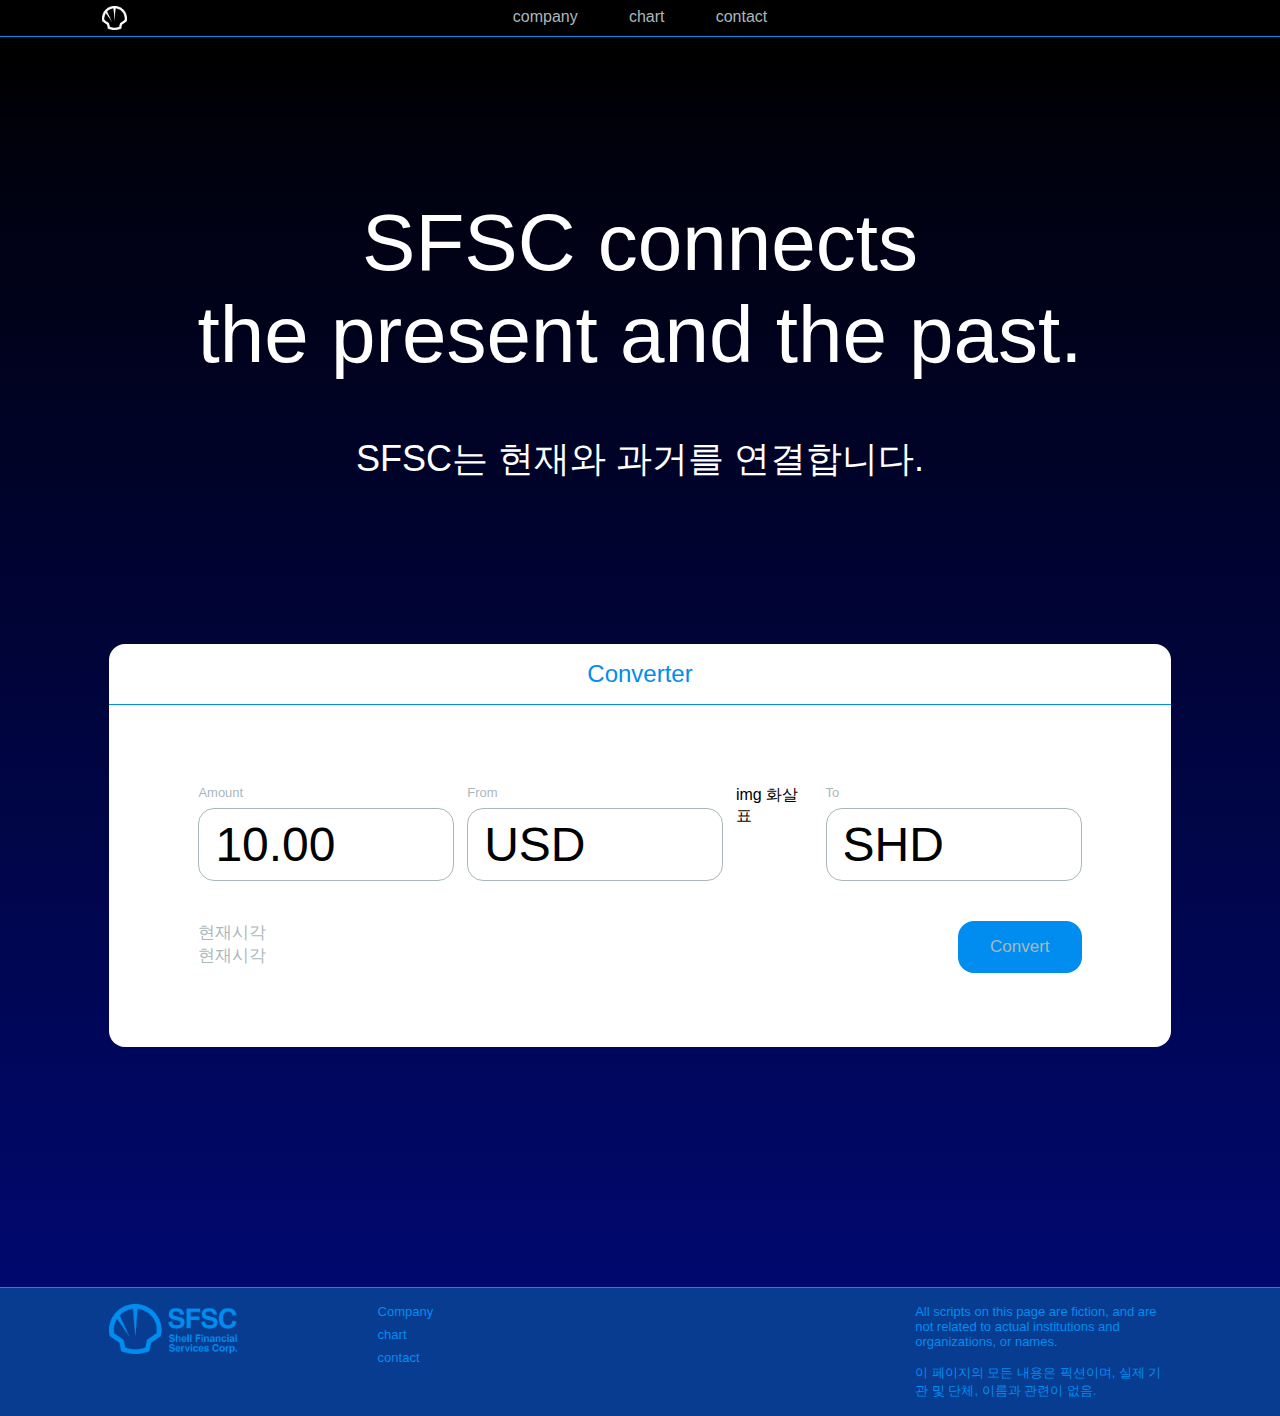
==== index.html @ b6b241bf "Add files via upload" ====
<!DOCTYPE html>
<html>
<link href="./css/style.css" rel="stylesheet" style="" type="text/css">

<head><meta http-equiv="Content-Type" content="text/html; charset=UTF-8">
	<meta name="viewport" content="width=device-width, initial-scale=1">
	<title>SFSC</title>
	<link rel="icon" type="image/x-icon" href="./img/favicon.ico">
</head>

<body>

	<header>
		<div style="background:black; border-bottom: 0.5px solid #018DF0; position: relative;">
			<a href="./index.html"><img src="./img/logo-nav.png" style="height: 24px; object-fit: contain; position: absolute; top: 6px; left: 8vw;"></a>
			<div class="flex" style="justify-content: center">
				<nav class="flex">
					<a href="./pagecompany/index.html">company</a>
					<a href="./pagechart/index.html">chart</a>
					<a href="./pagecontact/index.html">contact</a>
				</nav>
			</div>
		</div>
		<div style="position: absolute; width: 100vw; height:80px; background-image: linear-gradient(rgba(0,0,0,1) 0%, rgba(0,0,0,0) 100%);"></div>
	</header>

	<main>
		<h1>SFSC connects<br>the present and the past.</h1>
		<h4>SFSC는 현재와 과거를 연결합니다.</h4>

		<!--컨버터-->
		<div id="converter">
			<h5 class="t-blue" style="border-bottom: 0.5px solid #018DF0; margin: 0; padding: 16px 16px;">Converter</h5>
			<div class="layout flex" style="padding: 80px 7vw 40px 7vw;" >
				<div class="col4">
					<h6 class="t-grey left" style="margin: 0">Amount</h6>
					<div class="textbox">10.00</div>
				</div>
				<div class="col4">
					<h6 class="t-grey left" style="margin: 0">From</h6>
					<div class="textbox">USD</div>
				</div>
				<div class="col12">
					img 화살표
				</div>
				<div class="col4" style="height ">
					<h6 class="t-grey left" style="margin: 0">To</h6>
					<div class="textbox">SHD</div>
				</div>
			</div>
			<div class="layout flex green" style="padding: 0px 7vw 80px 7vw;" >
				<div class="col2 grey">
					<p class="t-grey left tight">현재시각<br>현재시각</p>
				</div>
				<div class="col3 grey relative">
					<a href="../pageconverted/index.html" class="button absolute ">Convert</a>
				</div>
			</div>
		</div>

	</main>

	<footer>
		<div class="layout flex red">
			<div class="col4 grey">
				<img src="./img/logo-footer.png" width="50%">
			</div>
			<div class="col4 grey">
				<a href="./pagecompany/index.html"><h6 class="col12 t-blue left tight" style="margin-bottom: 8px;">Company</h6></a>
				<a href="./pagechart/index.html"><h6 class="col12 t-blue left tight" style="margin-bottom: 8px;">chart</h6></a>
				<a href="./pagecontact/index.html"><h6 class="col12 t-blue left tight" style="margin-bottom: 8px;">contact</h6></a>
			</div>
			<div class="col4 grey"> 
			</div>
			<h6 class="col4 t-blue left tight">	All scripts on this page are fiction, and are not related to actual institutions and organizations, or names. <br><br>이 페이지의 모든 내용은 픽션이며, 실제 기관 및 단체, 이름과 관련이 없음.
			</h6>
		</div>
	</footer>


</body></html>
---- css/style.css ----
html,body,header,main,footer,div{margin: 0; padding: 0}
html{font-family: Helvetica, pretendard, sans-serif;}

body{background-image: linear-gradient(black, rgb(0, 9, 122)); overflow-x:hidden; overflow-y:auto;}

header{width: 100vw; position: sticky; top: 0;left: 0; z-index:999;}
nav{gap: 4vw;}

main{width: 83vw; min-height: 92vh; margin: auto; padding-top: 160px; padding-bottom: 240px;}

footer{width: 100vw; min-height: 8vh; background: #073C91; 
		padding-top: 16px; padding-bottom: 16px; justify-content: space-between; border-top: 0.5px solid #018DF0;}

div{margin: 0; padding: 0;}
.wrapper{margin: auto;}
.flex{display: flex;}
.layout{width: 83vw; margin: auto; gap: 0.25vw 1vw;}
.col2,.col3,.col4,.col6,.col12
	.col2{width: 41vw;}
	.col3{width: 27vw;}
	.col4{width: 20vw;}
	.col6{width: 13vw;}
	.col12{width: 6vw;}

/*
.red{background: red;}
.grey{background: grey;}
.green{background: green;}
*/

li{list-style-type: none; font-size: 13px;}
a{padding-top: 8px; padding-bottom: 10px; text-decoration-line: none; color: #AAB8BC;}
a:hover{color: white;}

h1,h2,h3,h4,h5,h6,p{/*background: lightblue;*/ text-align: center; color: white; font-weight: 500; margin-top: 0}
	h1{font-size: 80px;}
	h2{font-size: 56px;}
	h3{font-size: 48px;}
	h4{font-size: 36px;}
	h5{font-size: 24px;}
	p{font-size: 17px;}
	h6{font-size: 13px;}
	.left{text-align: left}
	.absolute { position: absolute; }
	.relative { position: relative; }
	.t-blue{color: #018DF0}
	.t-grey{color: #AAB8BC}
	.t-black{color: black;}
	.tight{margin: 0}


/*여기서부터 컨버터*/
#converter { background:white; border-radius:16px; margin-top: 160px}
.textbox {margin-top: 8px; padding: 8px 16px 8px 16px; border:0.5px solid #AAB8BC; border-radius: 16px; 
	font-size: 48px; font-weight: 400;}
.button { margin: auto; padding: 16px 32px 16px 32px; background: #018DF0; border-radius: 16px; 
	font-size: 17px; font-weight: 400; right: 0px;}
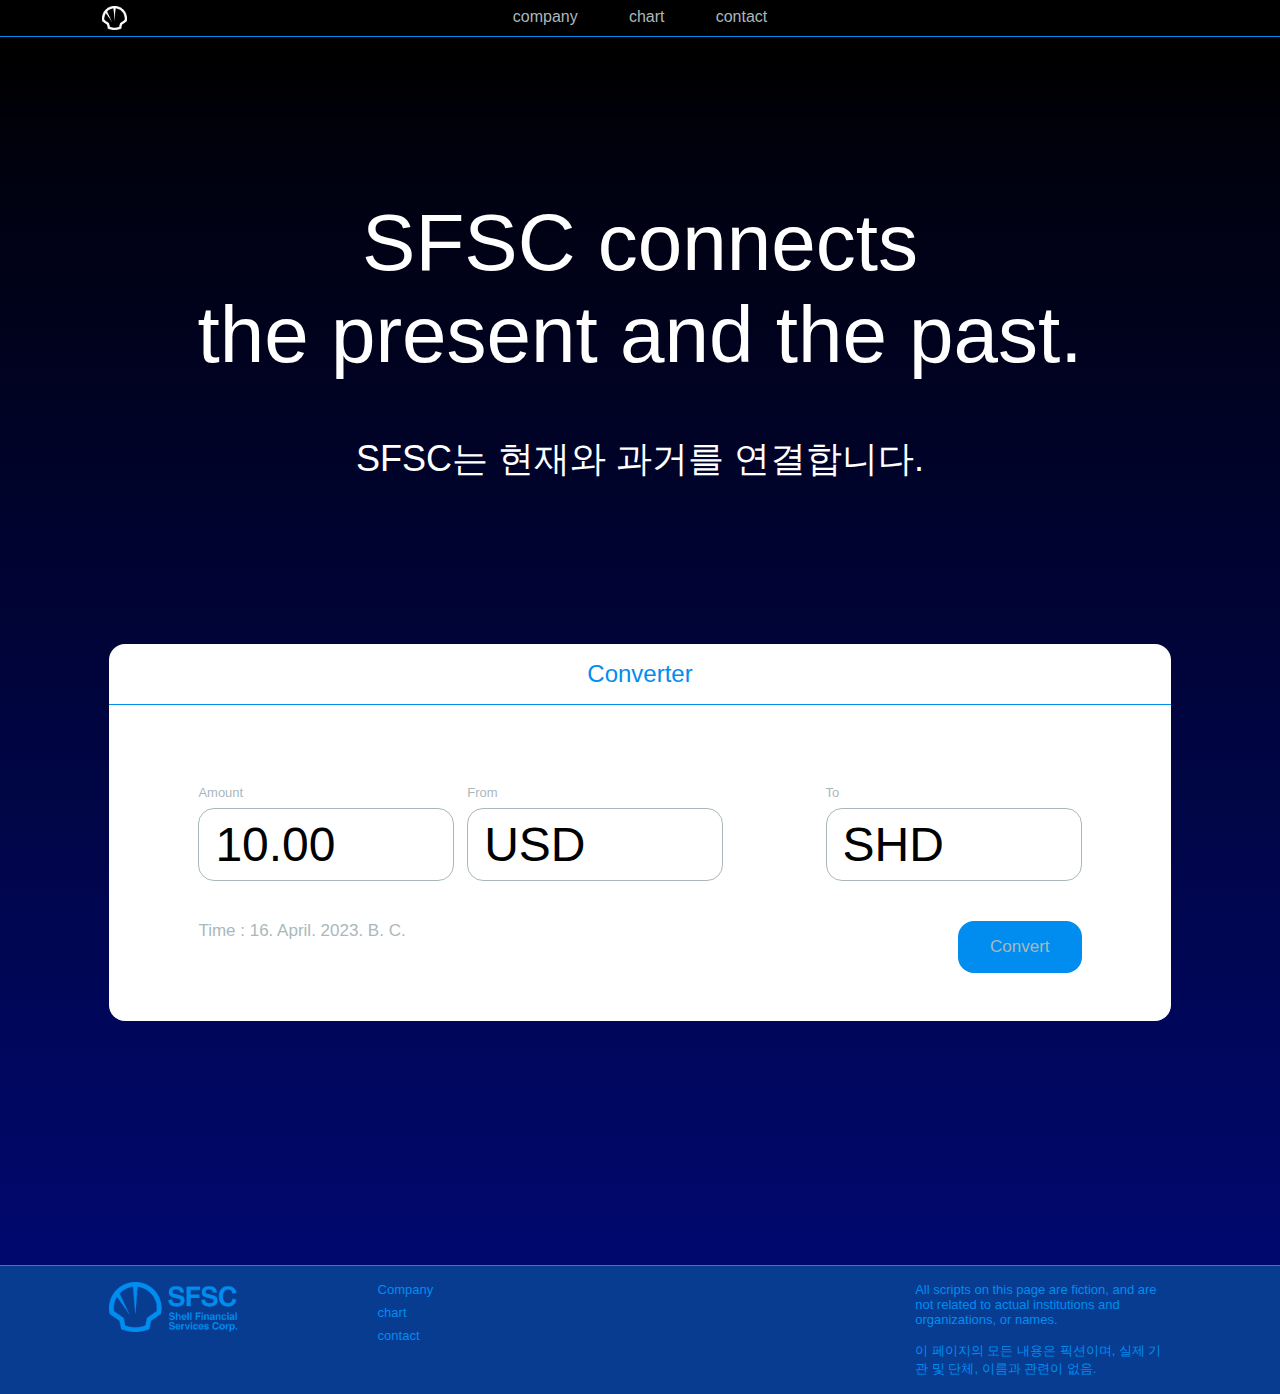
==== commit 33ed1247: "Update index.html" ====
--- a/index.html
+++ b/index.html
@@ -41,7 +41,7 @@
 					<div class="textbox">USD</div>
 				</div>
 				<div class="col12">
-					img 화살표
+					<div class="arrow"></div>
 				</div>
 				<div class="col4" style="height ">
 					<h6 class="t-grey left" style="margin: 0">To</h6>
@@ -50,10 +50,10 @@
 			</div>
 			<div class="layout flex green" style="padding: 0px 7vw 80px 7vw;" >
 				<div class="col2 grey">
-					<p class="t-grey left tight">현재시각<br>현재시각</p>
+					<p class="t-grey left tight">Time : 16. April. 2023. B. C. </p>
 				</div>
 				<div class="col3 grey relative">
-					<a href="../pageconverted/index.html" class="button absolute ">Convert</a>
+					<a href="./pageconverted/index.html" class="button absolute ">Convert</a>
 				</div>
 			</div>
 		</div>
@@ -78,4 +78,4 @@
 	</footer>
 
 
-</body></html>+</body></html>
